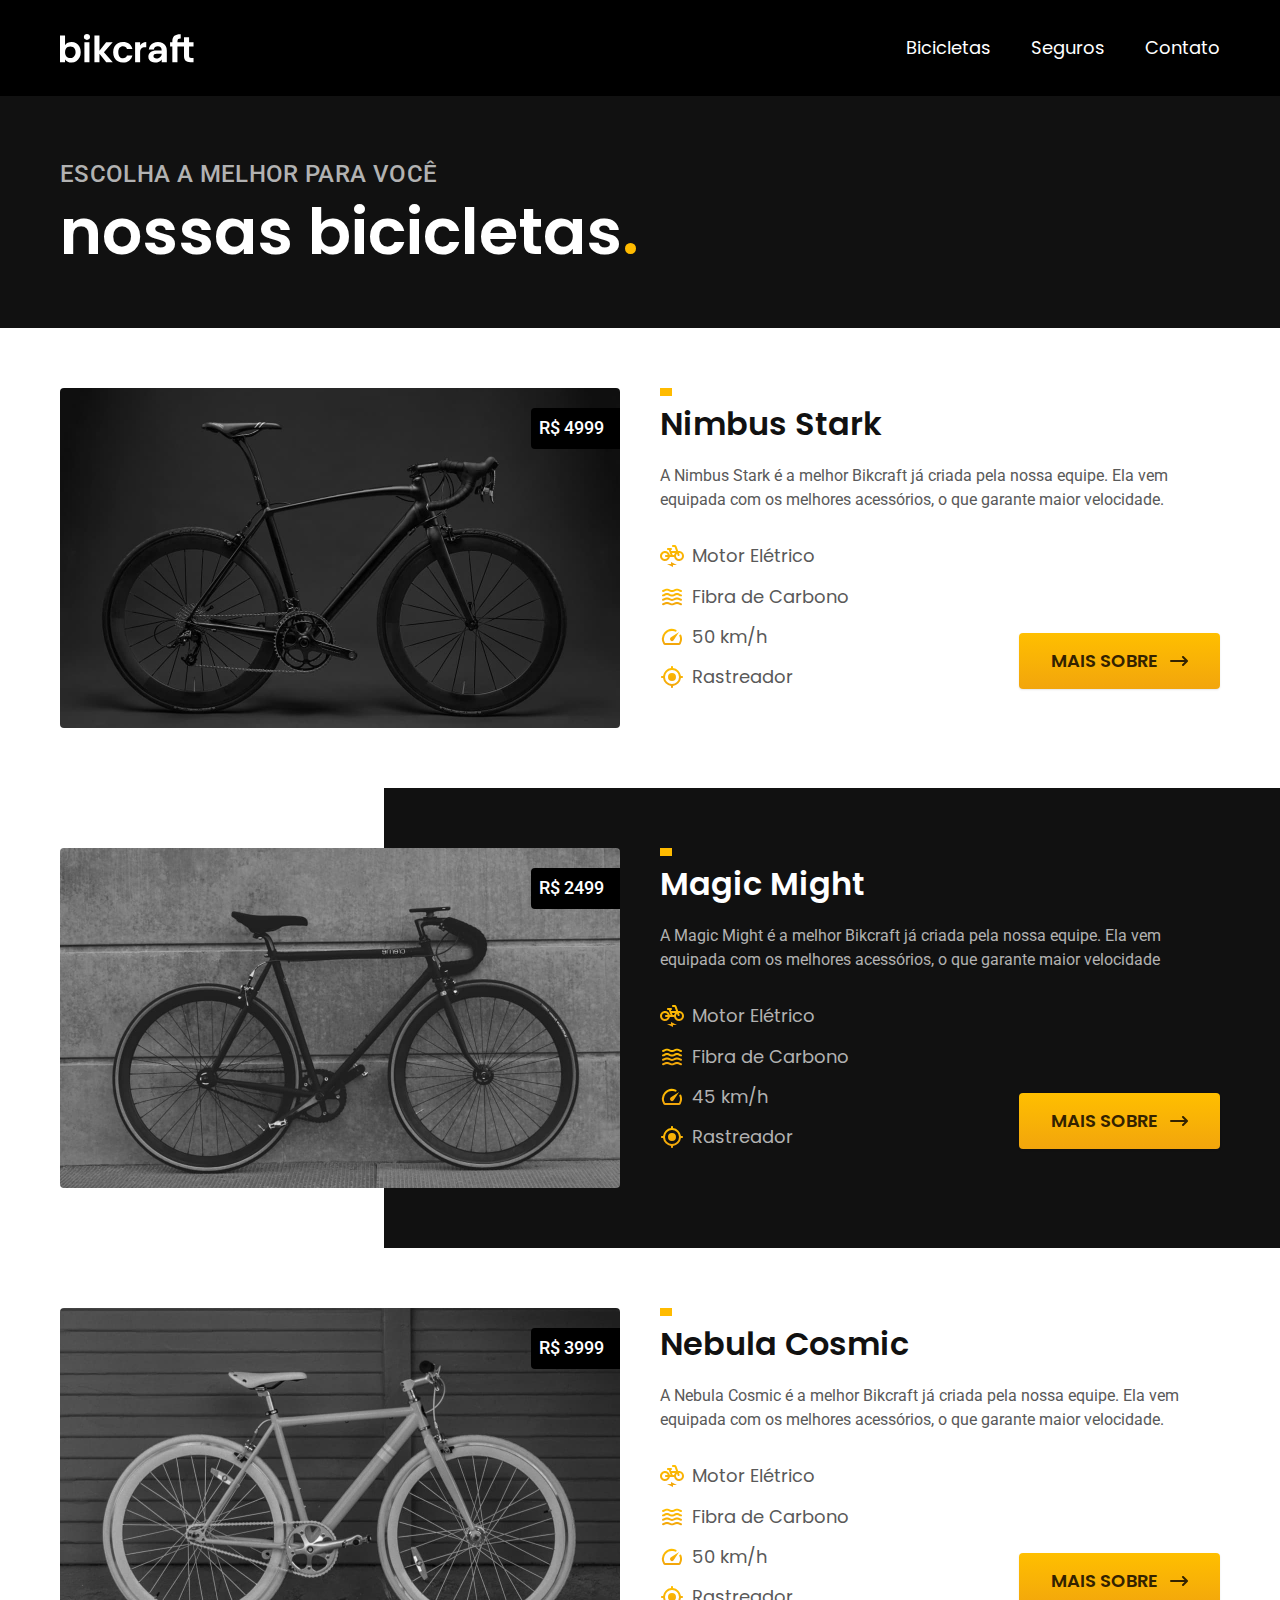
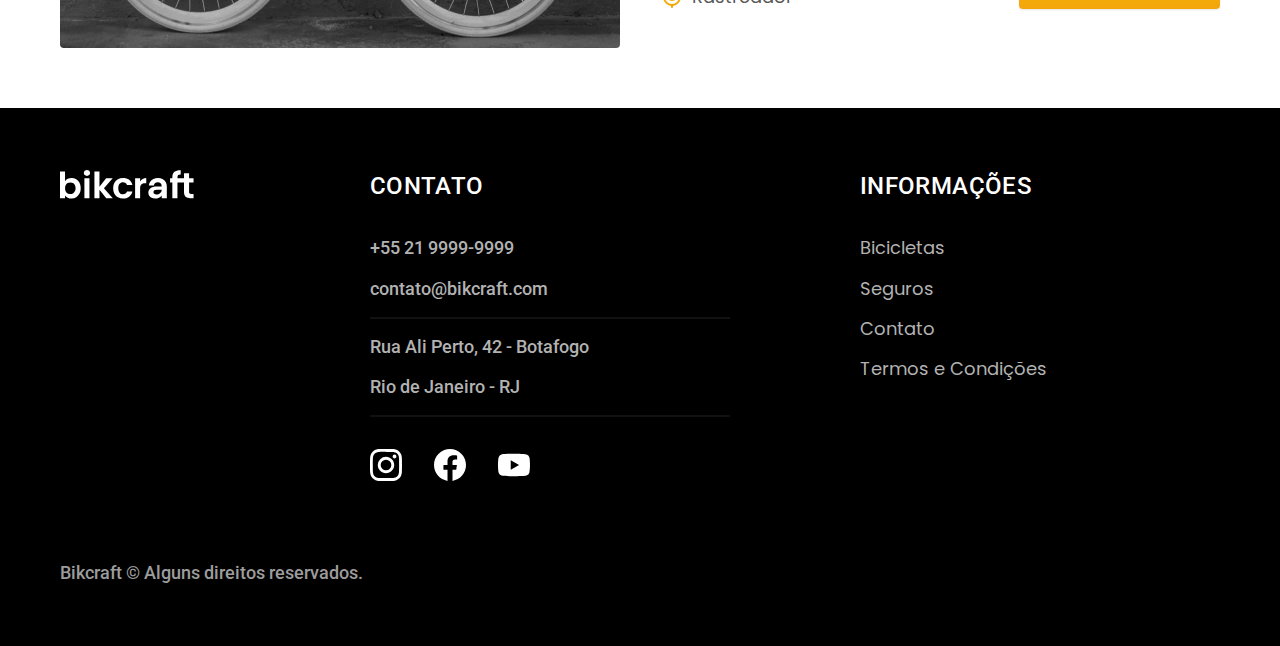
==== bicicletas.html @ 48e9b8fc "pagina bicicletas" ====
<!DOCTYPE html>
<html lang="pt-br">

<head>
  <meta charset="UTF-8">
  <meta name="viewport" content="width=device-width, initial-scale=1.0">
  <title>Bicicletas| Bikcraft - Bicicletas Elétricas</title>
  <meta name="description" content="Bicicletas">

  <link rel="stylesheet" href="./css/style.css">
  <link rel="preconnect" href="https://fonts.googleapis.com">
  <link rel="preconnect" href="https://fonts.gstatic.com" crossorigin>
  <link href="https://fonts.googleapis.com/css2?family=Poppins:wght@400;600&family=Roboto:wght@400;500&display=swap" rel="stylesheet">
  <link href="https://fonts.googleapis.com/css2?family=Merriweather:ital,wght@1,900&display=swap" rel="stylesheet">
</head>


<body id="bicicletas">

  <header class="header-bg">
    <div class="header container">
      <a href="./"> <img src="./img/bikcraft.svg" alt="Bikcraft">
      </a>

      <nav aria-label="primaria">
        <ul class="header-menu cor-0 font-1-m">
          <li><a href="./bicicletas.html">Bicicletas</a></li>
          <li><a href="./seguros.html">Seguros</a></li>
          <li><a href="./contato.html">Contato</a></i>
        </ul>
      </nav>
    </div>
  </header>

  <main>
    <div class="titulo-bg">
      <div class="titulo container">
        <p class="font-2-l-b cor-5">ESCOLHA A MELHOR PARA VOCÊ</p>
        <h1 class="font-1-xxl cor-0">nossas bicicletas<span class="cor-p1">.</span></h1>
      </div>
    </div>


    <div class="bicicletas container">
      <div class="bicicletas-imagem">
        <img src="./img/bicicletas/nimbus.jpg" alt="Bicicleta Preta">
        <span class="font-2-m cor-0">R$ 4999</span>
      </div>
      <div class="bicicletas-conteudo">
        <h2 class="font-1-xl">Nimbus Stark</h2>
        <p class="font-2-s cor-8">A Nimbus Stark é a melhor Bikcraft já criada pela nossa equipe. Ela vem equipada com os melhores acessórios, o que garante maior velocidade.</p>
        <ul class="font-1-m cor-8">
          <li><img src="./img/icones/eletrica.svg" alt="">Motor Elétrico</li>
          <li><img src="./img/icones/carbono.svg" alt="">Fibra de Carbono</li>
          <li><img src="./img/icones/velocidade.svg" alt="">50 km/h</li>
          <li><img src="./img/icones/rastreador.svg" alt="">Rastreador</li>
        </ul>
        <a class="botao seta" href="./nimbus.html">Mais sobre</a>
      </div>
    </div>


    <div class="bicicletas-bg">
      <div class="bicicletas container">
        <div class="bicicletas-imagem">
          <img src="./img/bicicletas/magic.jpg" alt="Bicicleta Preta">
          <span class="font-2-m cor-0">R$ 2499</span>
        </div>
        <div class="bicicletas-conteudo">
          <h2 class="font-1-xl cor-0">Magic Might</h2>
          <p class="font-2-s cor-5">A Magic Might é a melhor Bikcraft já criada pela nossa equipe. Ela vem equipada com os melhores acessórios, o que garante maior velocidade</p>
          <ul class="font-1-m cor-5">
            <li><img src="./img/icones/eletrica.svg" alt="">Motor Elétrico</li>
            <li><img src="./img/icones/carbono.svg" alt="">Fibra de Carbono</li>
            <li><img src="./img/icones/velocidade.svg" alt="">45 km/h</li>
            <li><img src="./img/icones/rastreador.svg" alt="">Rastreador</li>
          </ul>
          <a class="botao seta" href="./magic.html">Mais sobre</a>
        </div>
      </div>
    </div>


    <div class="bicicletas container">
      <div class="bicicletas-imagem">
        <img src="./img/bicicletas/nebula.jpg" alt="Bicicleta Branca">
        <span class="font-2-m cor-0">R$ 3999</span>
      </div>
      <div class="bicicletas-conteudo">
        <h2 class="font-1-xl">Nebula Cosmic</h2>
        <p class="font-2-s cor-8">A Nebula Cosmic é a melhor Bikcraft já criada pela nossa equipe. Ela vem equipada com os melhores acessórios, o que garante maior velocidade.</p>
        <ul class="font-1-m cor-8">
          <li><img src="./img/icones/eletrica.svg" alt="">Motor Elétrico</li>
          <li><img src="./img/icones/carbono.svg" alt="">Fibra de Carbono</li>
          <li><img src="./img/icones/velocidade.svg" alt="">50 km/h</li>
          <li><img src="./img/icones/rastreador.svg" alt="">Rastreador</li>
        </ul>
        <a class="botao seta" href="./nebula.html">Mais sobre</a>
      </div>
    </div>




  </main>



  <footer class="footer-bg">
    <div class="cor-0 footer container">
      <img src="./img/bikcraft.svg" alt="Bikcraft">
      <div class="footer-contato">
        <h3 class="font-2-l-b cor-0">Contato</h3>
        <ul class="font-2-m cor-5">
          <li><a href="tel:+552199999999">+55 21 9999-9999</a></li>
          <li><a href="mailto:contato@bikcraft.com">contato@bikcraft.com</a></li>
          <li>Rua Ali Perto, 42 - Botafogo</li>
          <li>Rio de Janeiro - RJ</li>
        </ul>
        <div class="footer-redes">
          <a href=""> <img src="./img/redes/instagram.svg" alt="Instagram"></a>
          <a href=""> <img src="./img/redes/facebook.svg" alt="Facebook"></a>
          <a href=""> <img src="./img/redes/youtube.svg" alt="Youtube"></a>
        </div>
      </div>
      <div class="footer-informacoes">
        <h3 class=" font-2-l-b cor-0">Informações</h3>
        <nav>
          <ul class="font-1-m cor-5">
            <li><a href="./bicicletas.html">Bicicletas</a></li>
            <li><a href="./seguros.html">Seguros</a></li>
            <li><a href="./contato.html">Contato</a></i>
            <li><a href="./termos.html">Termos e Condições</a></i>
          </ul>
        </nav>
      </div>
      <p class="footer-copy font-2-m cor-6">Bikcraft © Alguns direitos reservados.</p>
    </div>
  </footer>

</body>

</html>
---- css/style.css ----
@import url(./global/global.css);
@import url(./global/header.css);
@import url(./global/footer.css);
@import url(./utilidades/tipografia.css);
@import url(./utilidades/cores.css);

/* Utilidades */
@import url(./utilidades/componentes.css);

/* Home */
@import url(./home/introducao.css);
@import url(./home/tecnologia.css);
@import url(./home/parceiros.css);
@import url(./home/depoimento.css);

/* Bicicletas */
@import url(./bicicletas/bicicletas-lista.css);
@import url(./bicicletas/bicicletas.css);

/* Seguros */
@import url(./seguros/seguros.css);

/* termos */
@import url(./termos/termos.css);
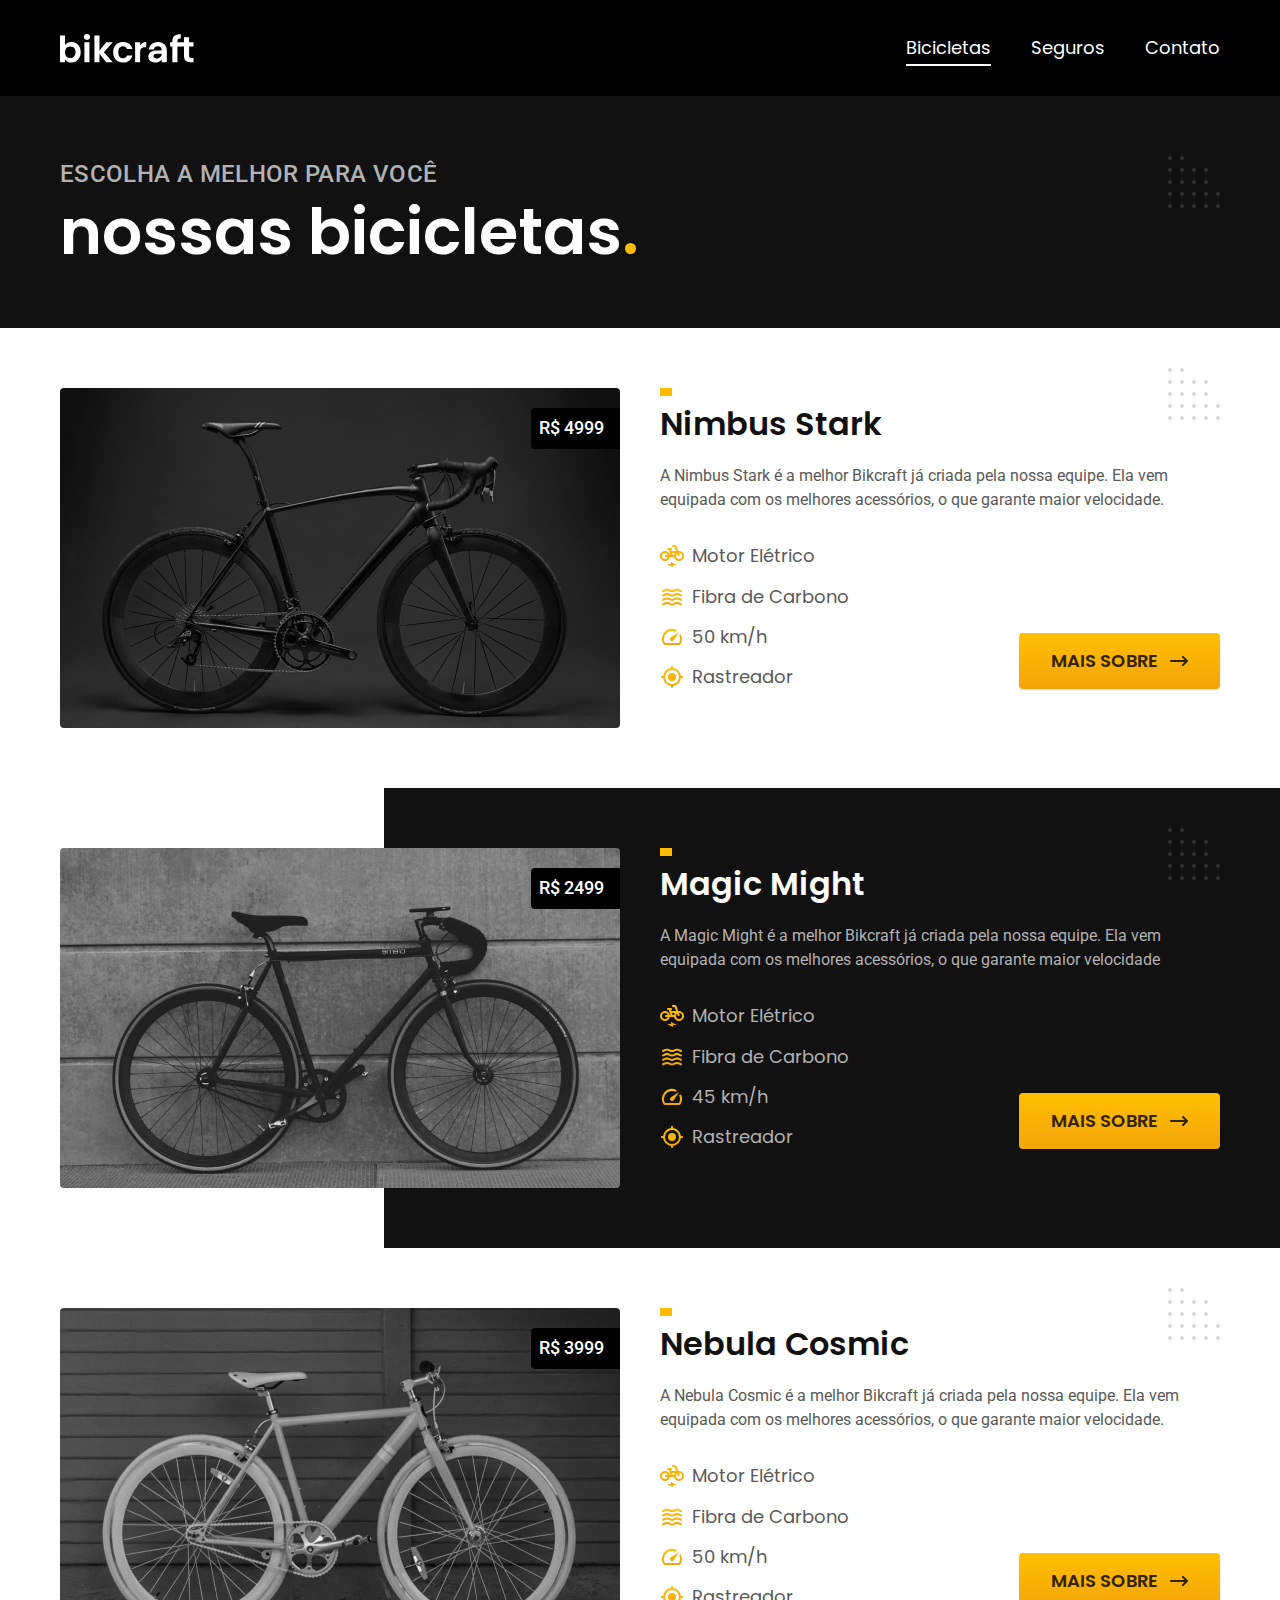
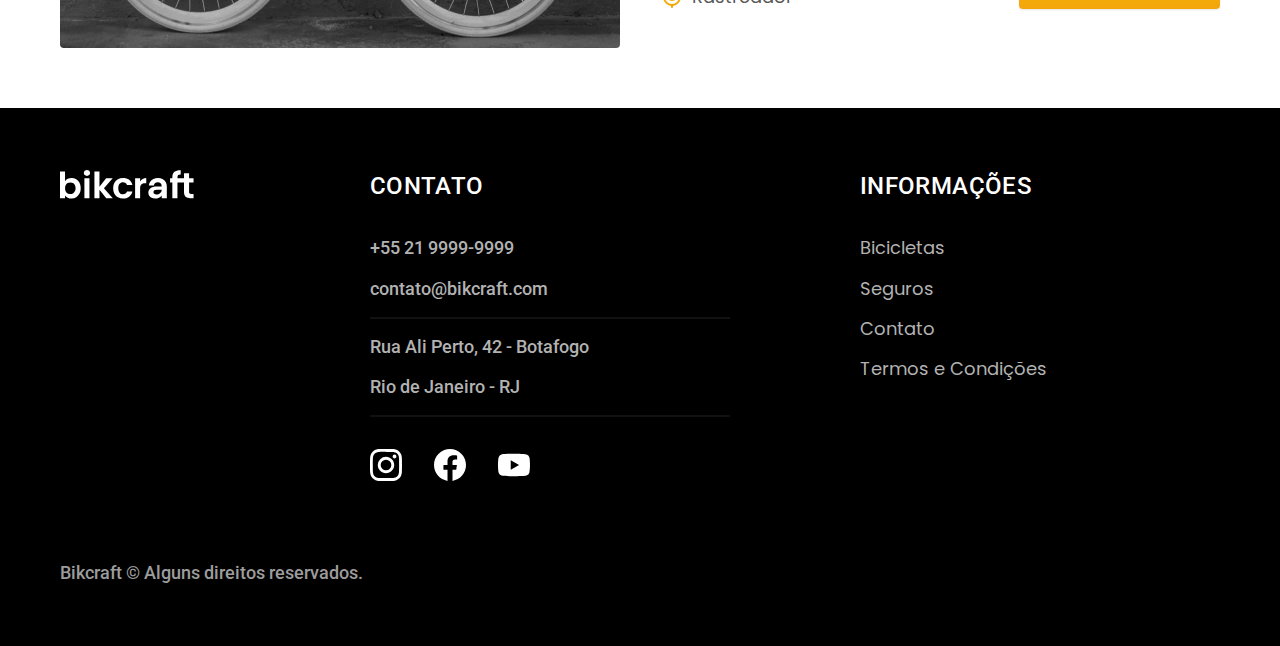
==== commit c48e4be9: "javascript menu ativo" ====
--- a/bicicletas.html
+++ b/bicicletas.html
@@ -7,6 +7,7 @@
   <title>Bicicletas| Bikcraft - Bicicletas Elétricas</title>
   <meta name="description" content="Bicicletas">
 
+  <link rel="preload" href="./css/style.css" as="style">
   <link rel="stylesheet" href="./css/style.css">
   <link rel="preconnect" href="https://fonts.googleapis.com">
   <link rel="preconnect" href="https://fonts.gstatic.com" crossorigin>
@@ -55,7 +56,7 @@
           <li><img src="./img/icones/velocidade.svg" alt="">50 km/h</li>
           <li><img src="./img/icones/rastreador.svg" alt="">Rastreador</li>
         </ul>
-        <a class="botao seta" href="./nimbus.html">Mais sobre</a>
+        <a class="botao seta" href="./bicicletas/nimbus.html">Mais sobre</a>
       </div>
     </div>
 
@@ -75,7 +76,7 @@
             <li><img src="./img/icones/velocidade.svg" alt="">45 km/h</li>
             <li><img src="./img/icones/rastreador.svg" alt="">Rastreador</li>
           </ul>
-          <a class="botao seta" href="./magic.html">Mais sobre</a>
+          <a class="botao seta" href="./bicicletas/magic.html">Mais sobre</a>
         </div>
       </div>
     </div>
@@ -95,7 +96,7 @@
           <li><img src="./img/icones/velocidade.svg" alt="">50 km/h</li>
           <li><img src="./img/icones/rastreador.svg" alt="">Rastreador</li>
         </ul>
-        <a class="botao seta" href="./nebula.html">Mais sobre</a>
+        <a class="botao seta" href="./bicicletas/nebula.html">Mais sobre</a>
       </div>
     </div>
 
@@ -138,6 +139,7 @@
     </div>
   </footer>
 
+  <script src="./js/script.js"></script>
 </body>
 
 </html>--- a/css/style.css
+++ b/css/style.css
@@ -3,6 +3,7 @@
 @import url(./global/footer.css);
 @import url(./utilidades/tipografia.css);
 @import url(./utilidades/cores.css);
+@import url(./utilidades/formulario.css);
 
 /* Utilidades */
 @import url(./utilidades/componentes.css);
@@ -19,6 +20,19 @@
 
 /* Seguros */
 @import url(./seguros/seguros.css);
+@import url(./seguros/perguntas.css);
+@import url(./seguros/vantagens.css);
 
 /* termos */
 @import url(./termos/termos.css);
+
+/* Bicicleta */
+@import url(./bicicleta/bicicleta.css);
+@import url(./bicicleta/seguro.css);
+
+/* Contato */
+@import url(./contato/contato.css);
+@import url(./contato/lojas.css);
+
+/* Contato */
+@import url(./orcamento/orcamento.css);
--- a/css/style.css
+++ b/css/style.css
@@ -3,6 +3,7 @@
 @import url(./global/footer.css);
 @import url(./utilidades/tipografia.css);
 @import url(./utilidades/cores.css);
+@import url(./utilidades/formulario.css);
 
 /* Utilidades */
 @import url(./utilidades/componentes.css);
@@ -19,6 +20,19 @@
 
 /* Seguros */
 @import url(./seguros/seguros.css);
+@import url(./seguros/perguntas.css);
+@import url(./seguros/vantagens.css);
 
 /* termos */
 @import url(./termos/termos.css);
+
+/* Bicicleta */
+@import url(./bicicleta/bicicleta.css);
+@import url(./bicicleta/seguro.css);
+
+/* Contato */
+@import url(./contato/contato.css);
+@import url(./contato/lojas.css);
+
+/* Contato */
+@import url(./orcamento/orcamento.css);
